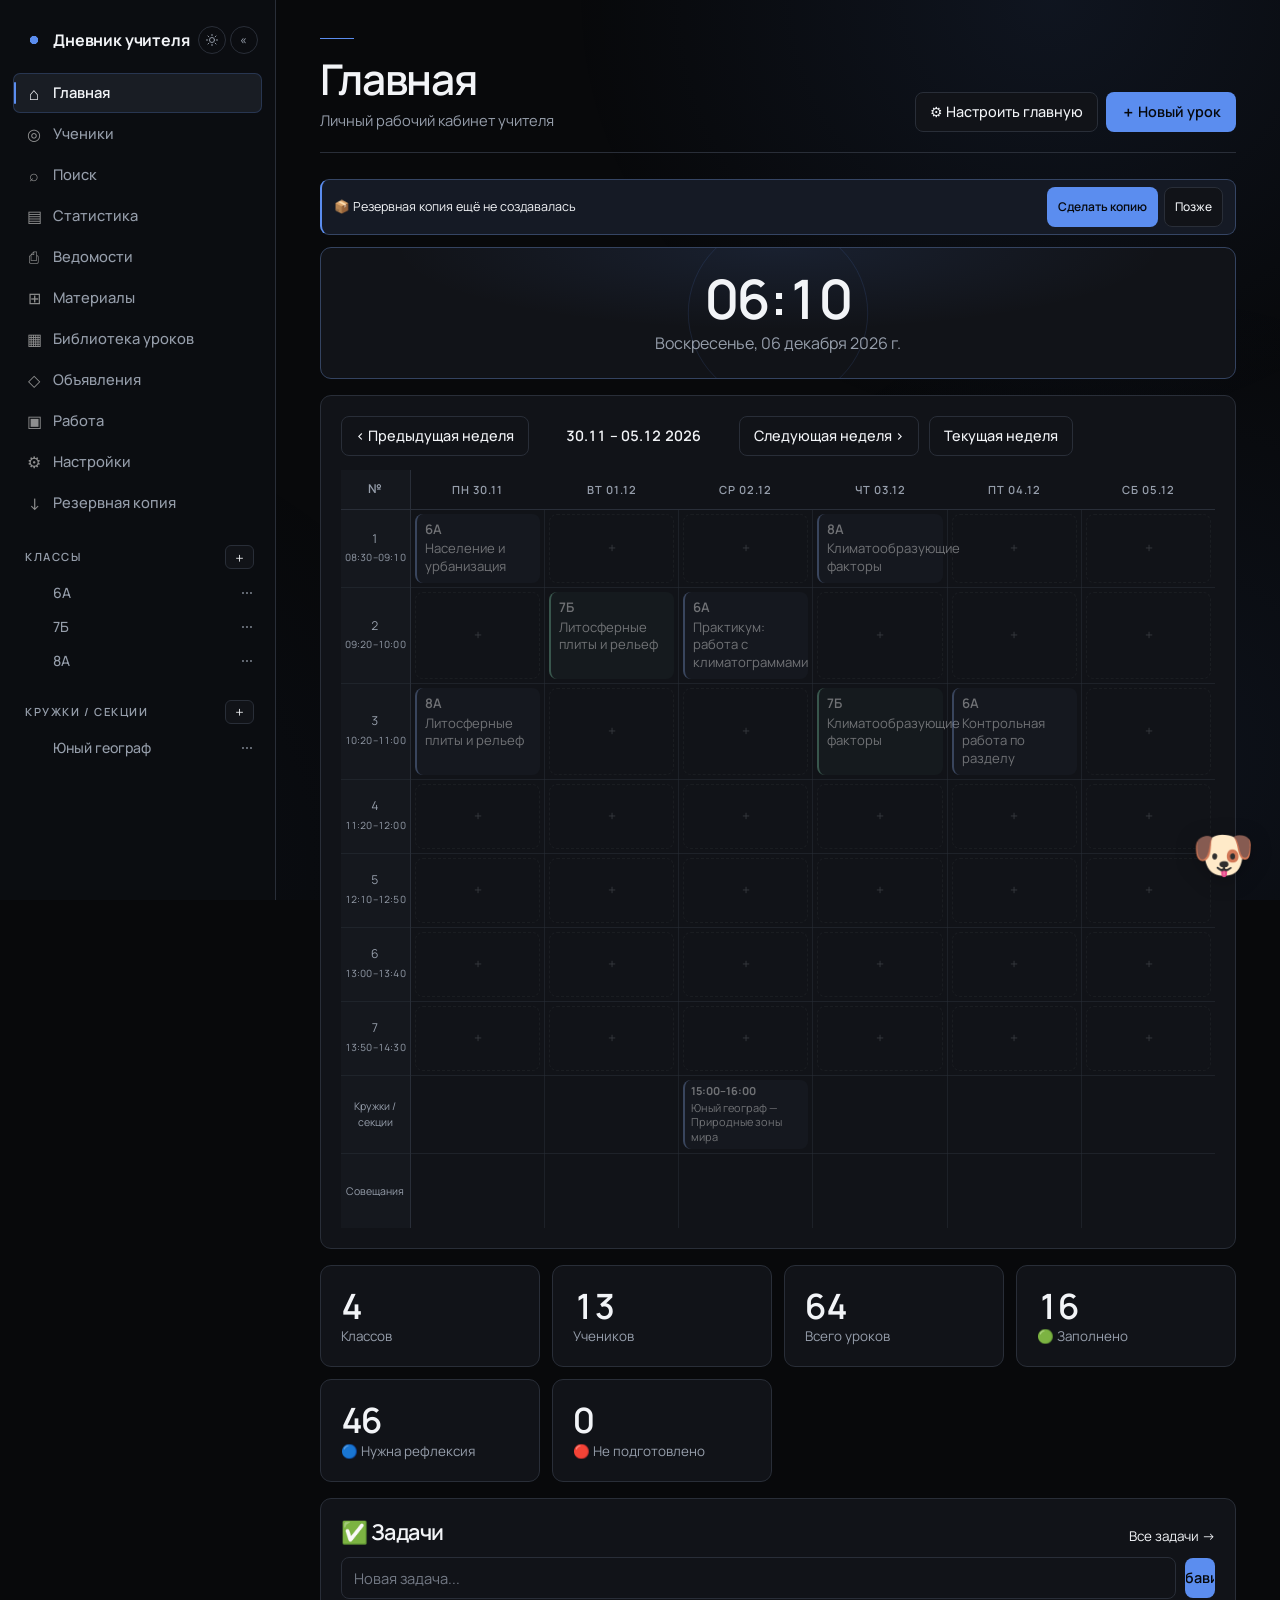
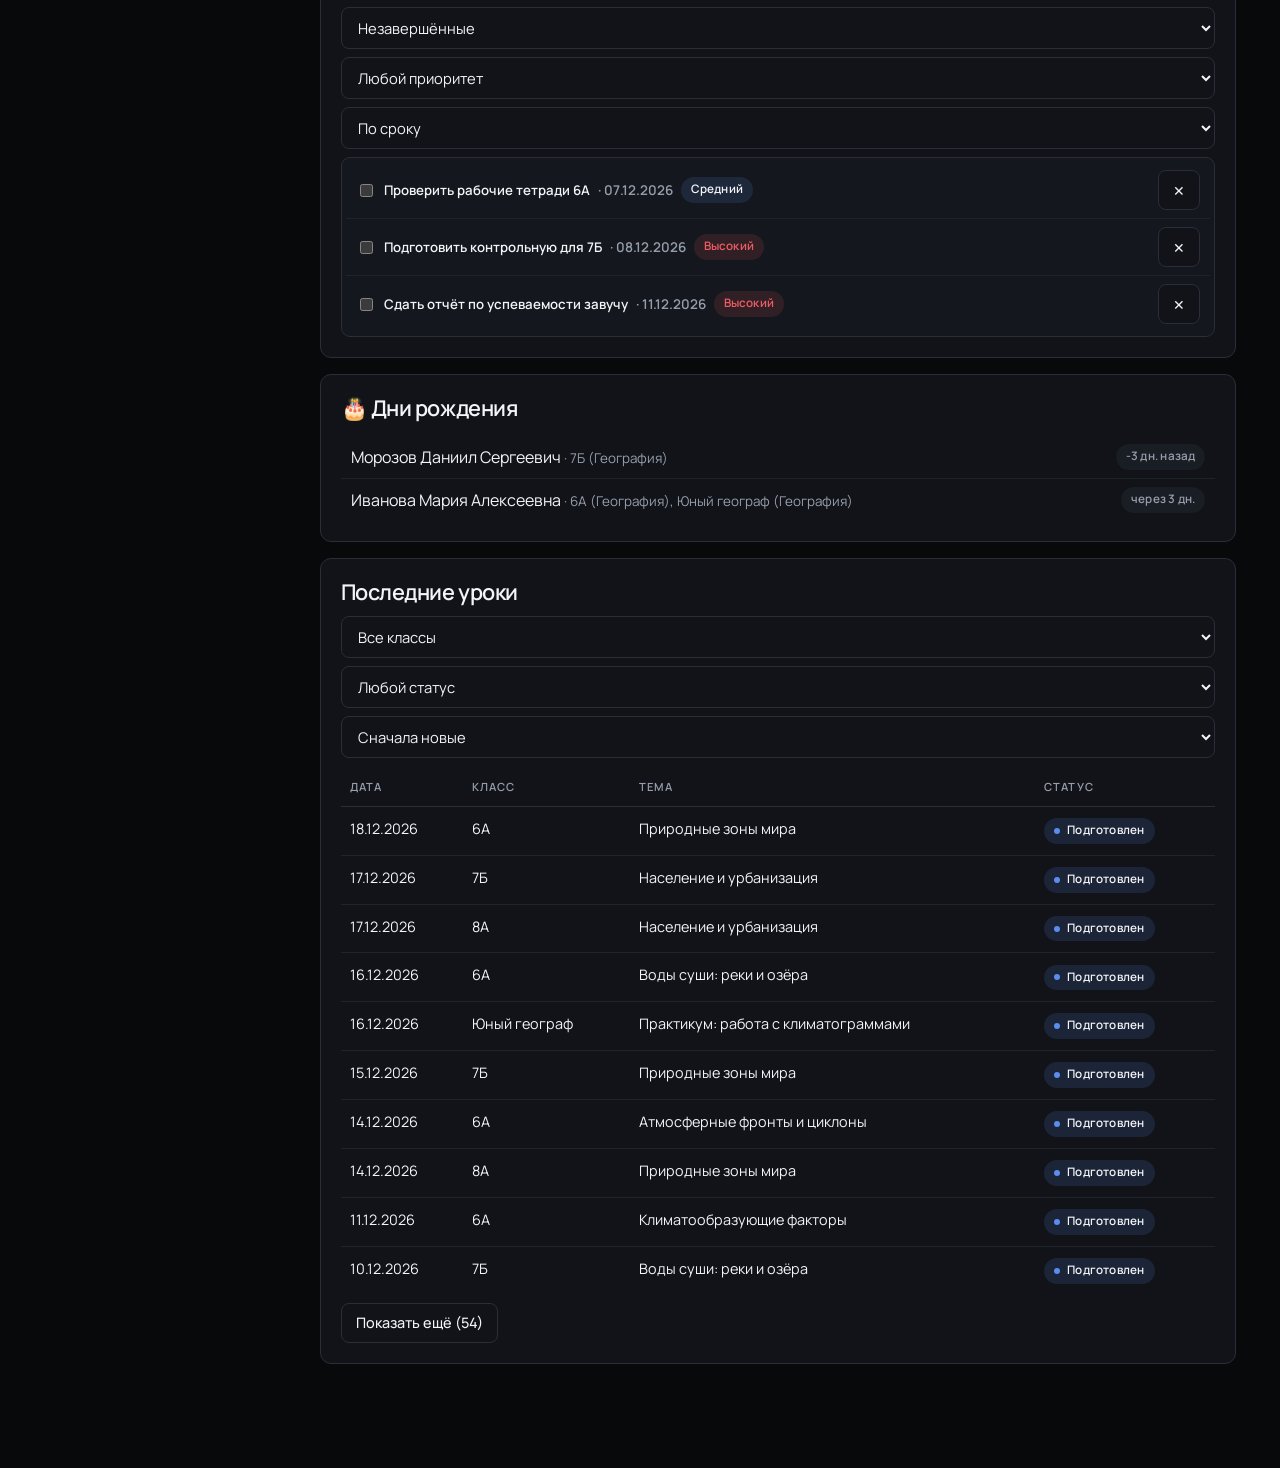
==== mobile/index.html @ a54538fd "feat: добавить автоматическое определение устройства и переключение мобильной/десктопной версии" ====
<!doctype html>
<html lang="ru">
<head>
<meta charset="utf-8">
<meta name="viewport" content="width=device-width,initial-scale=1,maximum-scale=1,user-scalable=no">
<meta name="color-scheme" content="dark light">
<meta name="theme-color" content="#08090b">
<title>Дневник учителя</title>
<link rel="icon" href="../favicon.svg" type="image/svg+xml">
<script>
try {
  var raw = localStorage.getItem('teacherDiaryV3');
  var settings = raw ? (JSON.parse(raw).settings || {}) : {};
  var isDark = settings.colorMode ? settings.colorMode === 'dark' : true;
  document.documentElement.classList.toggle('dark', isDark);
} catch (e) {
  document.documentElement.classList.add('dark');
}
</script>
<link rel="preconnect" href="https://fonts.googleapis.com">
<link rel="preconnect" href="https://fonts.gstatic.com" crossorigin>
<link rel="stylesheet" href="https://fonts.googleapis.com/css2?family=Manrope:wght@400;500;600;700;800&display=swap">
<link rel="stylesheet" href="../src/styles/app.css">
<link rel="stylesheet" href="styles/mobile.css">
<script src="../src/device-detector.js"></script>
<script>
(function(){
  var v = window.currentVersion ? window.currentVersion() : 'mobile';
  if (v === 'desktop') {
    window.location.replace('../index.html');
  }
})();
</script>
</head>
<body><div id="app" class="app"></div><div id="modal"></div><div id="present"></div><div id="assistant-wrap" class="hidden"></div>
<script src="../src/app.js"></script>
<script src="js/mobile-shell.js"></script>
</body></html>
---- src/styles/app.css ----
/* ============================================================
   Дневник учителя — оформление в стилистике nmchv.ru
   (тёмная и светлая темы, акцент #5b8def, шрифт Manrope)
   ============================================================ */
:root {
  --color-background: #f5f7fa;
  --color-surface: #ffffff;
  --color-surface-elevated: #edf1f7;
  --color-text-primary: #12161d;
  --color-text-secondary: #566070;
  --color-accent: #2c5fd0;
  --color-accent-hover: #1b43a6;
  --color-border: #d3d9e3;

  --ok: #1f9d68;
  --bad: #d6404a;
  --warn: #c98a0a;

  /* контракт приложения (applyTheme выставляет свои значения) */
  --accent: var(--color-accent);
  --accent2: var(--color-accent);
  --accent-ink: #ffffff;
  --accent-soft: #e6edfb;
  --bg: var(--color-background);
  --card: var(--color-surface);
  --border: var(--color-border);
  --ink: var(--color-text-primary);
  --muted: var(--color-text-secondary);
  --input-bg: var(--color-surface);
  --side-bg: var(--color-surface);
  --hover: var(--color-surface-elevated);

  --shadow-menu: 0 12px 32px rgb(20 33 61 / 0.14);
  --shadow-card: 0 18px 48px rgb(20 33 61 / 0.12);
  --shadow-xl: 0 24px 72px rgb(20 33 61 / 0.22);
  --overlay: rgb(245 247 250 / 0.88);
  --meeting-bg: color-mix(in srgb, var(--warn) 14%, var(--card));

  color-scheme: light;

  --font-family: 'Manrope Variable', 'Manrope', -apple-system, BlinkMacSystemFont, 'Segoe UI', Roboto, Arial, sans-serif;
  --r: 1;
  --ease: cubic-bezier(0.22, 0.61, 0.36, 1);
}

html.dark {
  --color-background: #08090b;
  --color-surface: #111318;
  --color-surface-elevated: #191d24;
  --color-text-primary: #f2f4f7;
  --color-text-secondary: #969eab;
  --color-accent: #5b8def;
  --color-accent-hover: #a5c4ff;
  --color-border: #292e38;

  --ok: #3bc48a;
  --bad: #ef5b64;
  --warn: #e5a921;

  --accent: var(--color-accent);
  --accent2: var(--color-accent);
  --accent-ink: #06080c;
  --accent-soft: #111a2a;
  --bg: var(--color-background);
  --card: var(--color-surface);
  --border: var(--color-border);
  --ink: var(--color-text-primary);
  --muted: var(--color-text-secondary);
  --input-bg: var(--color-surface);
  --side-bg: #0b0d11;
  --hover: var(--color-surface-elevated);

  --shadow-menu: 0 12px 32px rgb(0 0 0 / 0.4);
  --shadow-card: 0 18px 48px rgb(0 0 0 / 0.28);
  --shadow-xl: 0 24px 72px rgb(0 0 0 / 0.5);
  --overlay: rgb(8 9 11 / 0.86);
  --meeting-bg: color-mix(in srgb, var(--warn) 16%, var(--card));

  color-scheme: dark;
}

html.sidebar-gradient .side {
  background-image:
    linear-gradient(165deg, color-mix(in srgb, var(--accent) 22%, var(--side-bg)) 0%, color-mix(in srgb, var(--accent2, var(--accent)) 12%, var(--side-bg)) 45%, var(--side-bg) 85%);
  background-repeat: no-repeat;
}

/* плавная смена светлой/тёмной темы */
html.theme-anim,
html.theme-anim *,
html.theme-anim *::before,
html.theme-anim *::after {
  transition:
    background-color 0.45s var(--ease),
    color 0.45s var(--ease),
    border-color 0.45s var(--ease),
    box-shadow 0.45s var(--ease),
    fill 0.45s var(--ease),
    stroke 0.45s var(--ease) !important;
}

/* ---------- База ---------- */
*, *::before, *::after { box-sizing: border-box; }

html { -webkit-text-size-adjust: 100%; }

body {
  margin: 0;
  background: var(--bg);
  color: var(--ink);
  font-family: var(--font-family);
  font-size: 16px;
  line-height: 1.55;
  -webkit-font-smoothing: antialiased;
  overflow-x: hidden;
}

body::before {
  content: '';
  position: fixed;
  inset: 0 0 auto 0;
  height: 640px;
  z-index: 0;
  pointer-events: none;
  background: radial-gradient(ellipse 55% 100% at 82% 0%, color-mix(in srgb, var(--accent) 9%, transparent), transparent 68%);
}

button, input, textarea, select { font: inherit; color: inherit; }
img, svg { display: block; max-width: 100%; }
a { color: inherit; text-decoration: none; }

:focus-visible {
  outline: 2px solid var(--accent-hover);
  outline-offset: 2px;
  border-radius: 2px;
}

::selection { background: color-mix(in srgb, var(--accent) 35%, transparent); }

h1, h2, h3, p { margin: 0; }

h1 {
  font-size: clamp(1.85rem, 1.2rem + 2vw, 2.65rem);
  font-weight: 600;
  line-height: 1.08;
  letter-spacing: -0.03em;
  margin: 0 0 6px;
}

h2 {
  font-size: clamp(1.14rem, 1.02rem + 0.42vw, 1.36rem);
  font-weight: 600;
  line-height: 1.25;
  letter-spacing: -0.02em;
  margin: 0 0 14px;
}

h3 {
  font-size: 0.74rem;
  font-weight: 600;
  letter-spacing: 0.12em;
  text-transform: uppercase;
  color: var(--muted);
  margin: 18px 0 8px;
}

.muted { color: var(--muted); }
.small { font-size: 0.84rem; }
.danger { color: var(--bad); }

/* ---------- Каркас ---------- */
.app { display: flex; min-height: 100vh; position: relative; z-index: 1; }

.side {
  position: sticky;
  top: 0;
  align-self: flex-start;
  height: 100vh;
  width: 276px;
  flex: 0 0 276px;
  overflow-y: auto;
  overflow-x: hidden;
  padding: 18px 13px 26px;
  background: var(--side-bg);
  border-right: 1px solid var(--border);
  transition: width 0.15s var(--ease), flex-basis 0.15s var(--ease);
  scrollbar-width: thin;
  scrollbar-color: var(--border) transparent;
}
.side::-webkit-scrollbar { width: 6px; }
.side::-webkit-scrollbar-thumb { background: var(--border); border-radius: 99px; }

.side.collapsed { width: 70px; flex-basis: 70px; padding-inline: 8px; }
.side.collapsed .label,
.side.collapsed .brand-text,
.side.collapsed .classes { display: none; }
.side.collapsed .nav { justify-content: center; padding-inline: 0; }
.side.collapsed .brand { justify-content: center; }

.brand {
  display: flex;
  align-items: center;
  justify-content: space-between;
  gap: 8px;
  padding: 8px 8px 18px 12px;
  font-size: 1rem;
  font-weight: 700;
  letter-spacing: -0.01em;
}
.brand-text { display: inline-flex; align-items: center; gap: 10px; white-space: nowrap; }
.brand-text::before {
  content: '';
  flex: 0 0 18px;
  width: 18px;
  height: 8px;
  background: radial-gradient(circle at 9px 50%, var(--accent) 0 4px, transparent 4.4px);
}

.collapse-btn {
  display: inline-grid;
  place-items: center;
  min-height: 28px;
  width: 28px;
  padding: 0;
  border: 1px solid var(--border);
  border-radius: 50%;
  background: transparent;
  color: var(--muted);
  font-size: 12px;
  line-height: 1;
  cursor: pointer;
  transition: color 0.2s var(--ease), border-color 0.2s var(--ease), background 0.2s var(--ease);
}
.collapse-btn:hover { color: var(--accent-hover); border-color: var(--accent); background: var(--hover); }
.theme-btn svg { width: 14px; height: 14px; }

.nav {
  position: relative;
  width: 100%;
  display: flex;
  align-items: center;
  justify-content: flex-start;
  gap: 10px;
  margin: 1px 0;
  padding: 9px 11px;
  border: 1px solid transparent;
  border-radius: calc(7px * var(--r, 1));
  background: transparent;
  color: var(--muted);
  font-size: 0.92rem;
  font-weight: 500;
  text-align: left;
  cursor: pointer;
  transition: color 0.2s var(--ease), background 0.2s var(--ease), border-color 0.2s var(--ease);
}
.nav:hover { color: var(--ink); background: var(--hover); }
.nav.active {
  color: var(--ink);
  background: var(--hover);
  border-color: color-mix(in srgb, var(--accent) 22%, transparent);
  font-weight: 600;
}
.nav.active::before {
  content: '';
  position: absolute;
  left: 0;
  top: 22%;
  bottom: 22%;
  width: 2px;
  border-radius: 2px;
  background: var(--accent);
}
.nav-ico {
  flex: 0 0 18px;
  width: 18px;
  text-align: center;
  font-size: 16px;
  line-height: 1;
  opacity: 0.9;
  filter: grayscale(1);
}
.nav.active .nav-ico { opacity: 1; filter: none; color: var(--accent-hover); }

.classes { margin-top: 18px; }
.classes-head {
  display: flex;
  align-items: center;
  justify-content: space-between;
  gap: 8px;
  padding: 4px 8px 8px 12px;
  font-size: 0.7rem;
  font-weight: 600;
  letter-spacing: 0.14em;
  text-transform: uppercase;
  color: var(--muted);
}
.classes-head button {
  min-height: 24px;
  padding: 0 7px;
  border-radius: 6px;
  font-size: 13px;
  line-height: 1;
}
.classlist { display: flex; flex-direction: column; gap: 1px; }
.classrow { display: flex; align-items: center; border-radius: calc(7px * var(--r, 1)); }
.classrow:hover { background: var(--hover); }
.classrow button {
  justify-content: flex-start;
  border: 0;
  background: transparent;
  color: var(--muted);
  font-size: 0.88rem;
  padding: 8px 9px;
  min-height: 32px;
  border-radius: 0;
  text-align: left;
}
.classrow button:first-child { flex: 1; min-width: 0; overflow: hidden; text-overflow: ellipsis; white-space: nowrap; padding-left: 40px; }
.classrow button:last-child { flex: 0 0 auto; padding: 6px 9px; font-size: 12px; }
.classrow button:hover { color: var(--accent-hover); background: transparent; }

.main {
  flex: 1;
  min-width: 0;
  width: 100%;
  max-width: 1500px;
  margin: 0 auto;
  padding: clamp(22px, 3vw, 40px) clamp(18px, 3.4vw, 48px) 88px;
}

.top {
  display: flex;
  align-items: flex-end;
  justify-content: space-between;
  gap: 16px 24px;
  flex-wrap: wrap;
  margin-bottom: 26px;
  padding-bottom: 20px;
  border-bottom: 1px solid var(--border);
}
.top h1::before {
  content: '';
  display: block;
  width: 34px;
  height: 1px;
  margin-bottom: 18px;
  background: var(--accent);
}
.top .muted { font-size: 0.92rem; }
.top .toolbar { align-items: center; }

/* ---------- Кнопки ---------- */
button {
  display: inline-flex;
  align-items: center;
  justify-content: center;
  gap: 7px;
  min-height: 40px;
  padding: 9px 14px;
  border: 1px solid var(--border);
  border-radius: calc(8px * var(--r, 1));
  background: var(--card);
  color: var(--ink);
  font-size: 0.9rem;
  font-weight: 500;
  line-height: 1.2;
  cursor: pointer;
  transition: background-color 0.2s var(--ease), border-color 0.2s var(--ease), color 0.2s var(--ease), box-shadow 0.25s var(--ease), transform 0.25s var(--ease);
}
button:hover {
  border-color: color-mix(in srgb, var(--accent) 45%, var(--border));
  background: var(--hover);
}
button.primary {
  background: var(--accent);
  border-color: transparent;
  color: var(--accent-ink);
  font-weight: 600;
}
button.primary:hover {
  background: var(--accent-hover);
  border-color: transparent;
  box-shadow: 0 10px 26px color-mix(in srgb, var(--accent) 28%, transparent);
  transform: translateY(-1px);
}
button.danger {
  background: color-mix(in srgb, var(--bad) 10%, transparent);
  border-color: color-mix(in srgb, var(--bad) 32%, transparent);
  color: var(--bad);
}
button.danger:hover {
  background: color-mix(in srgb, var(--bad) 18%, transparent);
  border-color: var(--bad);
}
button.ghost { background: transparent; border-color: transparent; color: var(--muted); }
button.ghost:hover { background: var(--hover); color: var(--ink); border-color: transparent; }
button:disabled { opacity: 0.4; cursor: default; transform: none !important; box-shadow: none !important; }

/* ---------- Поля ---------- */
input, textarea, select {
  width: 100%;
  min-height: 42px;
  padding: 9px 12px;
  border: 1px solid var(--border);
  border-radius: calc(8px * var(--r, 1));
  background: var(--input-bg);
  color: var(--ink);
  font: inherit;
  font-size: 0.92rem;
  transition: border-color 0.2s var(--ease), background-color 0.2s var(--ease), box-shadow 0.2s var(--ease);
}
input:focus, textarea:focus, select:focus {
  outline: none;
  border-color: var(--accent);
  box-shadow: 0 0 0 3px color-mix(in srgb, var(--accent) 16%, transparent);
}
input::placeholder, textarea::placeholder { color: color-mix(in srgb, var(--muted) 75%, transparent); }
input[type='checkbox'], input[type='radio'] { width: auto; min-height: 0; accent-color: var(--accent); }
input[type='color'] { width: 56px; min-height: 34px; padding: 3px; }
select option { background: var(--color-surface-elevated); color: var(--ink); }
textarea { min-height: 80px; resize: vertical; }
textarea.autosize { resize: none; }

label {
  display: block;
  margin: 10px 0 5px;
  font-size: 0.83rem;
  font-weight: 600;
  color: var(--ink);
}
label.attrow { display: flex; margin: 0; font-weight: 400; }

/* ---------- Сетки и утилиты ---------- */
.grid {
  display: grid;
  grid-template-columns: repeat(auto-fit, minmax(190px, 1fr));
  gap: 12px;
  margin-bottom: 16px;
}
.grid > .card { margin-bottom: 0; }
.row { display: flex; gap: 9px; align-items: center; flex-wrap: wrap; }
.row > * { flex: 1; }
.row > label { flex: 0 0 auto; }
.toolbar { display: flex; gap: 8px; flex-wrap: wrap; align-items: center; }
.stat {
  font-size: clamp(1.7rem, 1.3rem + 1.1vw, 2.2rem);
  font-weight: 600;
  letter-spacing: -0.03em;
  line-height: 1.15;
  font-variant-numeric: tabular-nums;
}
.section-sep { border: 0; border-top: 1px solid var(--border); margin: 18px 0; }

/* ---------- Карточки ---------- */
.card {
  background: var(--card);
  border: 1px solid var(--border);
  border-radius: calc(11px * var(--r, 1));
  padding: 20px;
  margin-bottom: 16px;
  transition: border-color 0.3s var(--ease), background-color 0.3s var(--ease);
}
.card:hover { border-color: color-mix(in srgb, var(--accent) 24%, var(--border)); }
.card > h2:first-child { margin-top: 0; }
.card .top { border: 0; padding: 0; margin-bottom: 10px; }
.card .top h2 { margin: 0; }

details.card.collapsible { padding: 0; }
details.card.collapsible > summary {
  display: flex;
  align-items: center;
  justify-content: space-between;
  gap: 12px;
  padding: 16px 18px;
  list-style: none;
  cursor: pointer;
  user-select: none;
  border-radius: calc(11px * var(--r, 1));
}
details.card.collapsible > summary::-webkit-details-marker { display: none; }
details.card.collapsible > summary h2 {
  margin: 0;
  display: flex;
  flex-direction: column;
  align-items: flex-start;
  gap: 2px;
}
details.card.collapsible > summary h2 .sc-sub { font-size: 0.72rem; font-weight: 400; color: var(--muted); }
details.card.collapsible > summary::after {
  content: '▾';
  flex: 0 0 auto;
  color: var(--muted);
  font-size: 11px;
  transition: transform 0.2s var(--ease);
}
details.card.collapsible:not([open]) > summary::after { transform: rotate(-90deg); }
details.card.collapsible > summary:hover { background: var(--hover); }
details.card.collapsible > .cbody { padding: 0 18px 18px; }

details.dblock {
  border: 1px solid var(--border);
  border-radius: calc(10px * var(--r, 1));
  margin: 12px 0;
  overflow: hidden;
}
details.dblock > summary {
  display: flex;
  align-items: center;
  justify-content: space-between;
  padding: 10px 13px;
  list-style: none;
  cursor: pointer;
  user-select: none;
  font-size: 0.8rem;
  font-weight: 600;
  background: var(--hover);
}
details.dblock > summary::-webkit-details-marker { display: none; }
details.dblock > summary::after {
  content: '▾';
  color: var(--muted);
  font-size: 11px;
  transition: transform 0.2s var(--ease);
}
details.dblock:not([open]) > summary::after { transform: rotate(-90deg); }
details.dblock .dbody { padding: 12px 13px; }
details.dblock .dbody > h3:first-child { margin-top: 0; }

/* ---------- Таблицы ---------- */
.table { width: 100%; border-collapse: collapse; }
.table th {
  padding: 10px 9px;
  border-bottom: 1px solid var(--border);
  font-size: 0.7rem;
  font-weight: 600;
  letter-spacing: 0.1em;
  text-transform: uppercase;
  color: var(--muted);
  text-align: left;
  white-space: nowrap;
}
.table td {
  padding: 11px 9px;
  border-bottom: 1px solid color-mix(in srgb, var(--border) 62%, transparent);
  font-size: 0.9rem;
  vertical-align: top;
}
.table tr:last-child td { border-bottom: 0; }
.click { cursor: pointer; }
.click:hover { background: color-mix(in srgb, var(--accent) 5%, transparent); }

/* ---------- Табы ---------- */
.tabs { display: flex; gap: 8px; flex-wrap: wrap; margin-bottom: 16px; }
.tabs button {
  border-radius: 999px;
  background: transparent;
  border-color: var(--border);
  color: var(--muted);
  padding: 7px 15px;
  min-height: 38px;
  font-size: 0.87rem;
}
.tabs button:hover { color: var(--ink); background: var(--hover); border-color: color-mix(in srgb, var(--accent) 35%, var(--border)); }
.tabs button.active {
  background: color-mix(in srgb, var(--accent) 12%, transparent);
  border-color: var(--accent);
  color: var(--accent-hover);
  font-weight: 600;
}

/* ---------- Бейджи и статусы ---------- */
.badge {
  display: inline-flex;
  align-items: center;
  gap: 6px;
  padding: 2px 9px;
  border-radius: 999px;
  background: var(--hover);
  color: var(--muted);
  border: 1px solid transparent;
  font-size: 0.73rem;
  font-weight: 600;
  letter-spacing: 0.02em;
  line-height: 1.7;
  white-space: nowrap;
}
.badge.red { background: color-mix(in srgb, var(--bad) 13%, transparent); color: var(--bad); }
.badge.blue { background: color-mix(in srgb, var(--accent) 14%, transparent); color: var(--accent-hover); }
.badge.green { background: color-mix(in srgb, var(--ok) 13%, transparent); color: var(--ok); }
.badge.yellow { background: color-mix(in srgb, var(--warn) 15%, transparent); color: var(--warn); }
.badge.cancelled { background: var(--hover); color: var(--muted); }

.dot { display: inline-block; width: 6px; height: 6px; border-radius: 50%; margin-right: 1px; flex: 0 0 auto; }
.dot.red { background: var(--bad); }
.dot.blue { background: var(--accent); }
.dot.green { background: var(--ok); }
.dot.yellow { background: var(--warn); }
.dot.cancelled { background: var(--muted); }
.badge-legend { display: flex; flex-wrap: wrap; gap: 14px; margin-top: 10px; font-size: 0.8rem; color: var(--muted); }

.stbadge { display: inline-flex; align-items: center; margin-left: 5px; font-size: 12px; cursor: help; }
tr.row-top { background: linear-gradient(90deg, color-mix(in srgb, var(--warn) 11%, transparent), transparent 75%); }
tr.row-attention { background: linear-gradient(90deg, color-mix(in srgb, var(--bad) 8%, transparent), transparent 75%); }
tr.row-top.row-attention {
  background: linear-gradient(90deg, color-mix(in srgb, var(--warn) 12%, transparent), color-mix(in srgb, var(--bad) 8%, transparent));
}
tr.row-top:hover, tr.row-attention:hover { background: var(--hover); }
.card.row-top { border-color: color-mix(in srgb, var(--warn) 55%, var(--border)); }
.card.row-attention { border-color: color-mix(in srgb, var(--bad) 50%, var(--border)); }

/* ---------- Уведомления, пустые состояния ---------- */
.notice {
  padding: 11px 14px;
  margin-bottom: 12px;
  border: 1px solid color-mix(in srgb, var(--accent) 24%, var(--border));
  border-left: 2px solid var(--accent);
  border-radius: calc(9px * var(--r, 1));
  background: color-mix(in srgb, var(--accent) 6%, var(--card));
  font-size: 0.88rem;
}
.empty {
  padding: 46px 20px;
  text-align: center;
  color: var(--muted);
  font-size: 0.92rem;
}
.closebtn {
  border: 1px solid transparent;
  background: transparent;
  color: var(--muted);
  font-size: 19px;
  line-height: 1;
  padding: 4px 8px;
  min-height: 32px;
  border-radius: 8px;
}
.closebtn:hover { color: var(--ink); background: var(--hover); }

/* ---------- Модальные окна ---------- */
.modalbg {
  position: fixed;
  inset: 0;
  z-index: 50;
  display: flex;
  align-items: center;
  justify-content: center;
  padding: 20px;
  overflow: auto;
  background: color-mix(in srgb, #000 48%, transparent);
  backdrop-filter: blur(6px);
  -webkit-backdrop-filter: blur(6px);
}
.modal {
  width: 100%;
  max-width: 820px;
  max-height: 90vh;
  margin: auto;
  padding: 22px;
  overflow: auto;
  background: var(--color-surface-elevated);
  border: 1px solid var(--border);
  border-radius: 16px;
  box-shadow: var(--shadow-xl);
}
.modal.wide { max-width: 1000px; }
.modal > h2:first-child { margin-bottom: 16px; }

/* ---------- View-поля ---------- */
.field-view h3 { margin-top: 18px; }
.field-view .val { white-space: pre-wrap; line-height: 1.55; }

/* ---------- Расписание ---------- */
.weeknav { display: flex; align-items: center; gap: 10px; flex-wrap: wrap; margin-bottom: 14px; }
.weeknav .wk-title {
  min-width: 190px;
  text-align: center;
  font-size: 0.9rem;
  font-weight: 600;
  letter-spacing: 0.01em;
  font-variant-numeric: tabular-nums;
}

.sched { width: 100%; border-collapse: collapse; table-layout: fixed; }
.sched th {
  padding: 10px 6px;
  border-bottom: 1px solid var(--border);
  font-size: 0.7rem;
  font-weight: 600;
  letter-spacing: 0.09em;
  text-transform: uppercase;
  color: var(--muted);
  text-align: center;
}
.sched td {
  height: 74px;
  width: 19%;
  padding: 4px;
  border-right: 1px solid color-mix(in srgb, var(--border) 55%, transparent);
  border-bottom: 1px solid color-mix(in srgb, var(--border) 55%, transparent);
  vertical-align: top;
}
.sched td:last-child { border-right: 0; }
.sched tr:last-child td { border-bottom: 0; }
.sched td.numcol, .sched th.numcol {
  width: 8%;
  text-align: center;
  vertical-align: middle;
  font-size: 0.76rem;
  color: var(--muted);
  background: color-mix(in srgb, var(--hover) 55%, transparent);
  border-right: 1px solid var(--border);
  font-variant-numeric: tabular-nums;
}
.sched th.today-col, .sched td.today-col { background: color-mix(in srgb, var(--accent) 6%, transparent); }
.sched td.numcol .small { font-size: 0.62rem; letter-spacing: 0.02em; }

.cell {
  height: 100%;
  display: flex;
  flex-direction: column;
  gap: 2px;
  padding: 7px 8px;
  border-left: 2px solid transparent;
  border-radius: calc(8px * var(--r, 1));
  font-size: 0.82rem;
  line-height: 1.35;
  cursor: pointer;
  transition: background-color 0.2s var(--ease), filter 0.2s var(--ease);
}
.cell:hover { filter: brightness(1.04); }
.cell .cls { font-weight: 600; }
.cell.st-red { background: color-mix(in srgb, var(--bad) 10%, transparent); border-left-color: var(--bad); }
.cell.st-blue { background: color-mix(in srgb, var(--accent) 11%, transparent); border-left-color: var(--accent); }
.cell.st-green { background: color-mix(in srgb, var(--ok) 11%, transparent); border-left-color: var(--ok); }
.cell.st-yellow { background: color-mix(in srgb, var(--warn) 12%, transparent); border-left-color: var(--warn); }
.cell.st-cancelled {
  background: var(--hover);
  color: var(--muted);
  border-left-color: var(--muted);
  text-decoration: line-through;
}
.cell.empty-cell {
  align-items: center;
  justify-content: center;
  border: 1px dashed color-mix(in srgb, var(--border) 90%, transparent);
  border-radius: calc(8px * var(--r, 1));
  background: transparent;
  color: color-mix(in srgb, var(--muted) 65%, transparent);
  font-size: 14px;
}
.cell.empty-cell:hover {
  color: var(--accent-hover);
  border-color: color-mix(in srgb, var(--accent) 55%, var(--border));
  background: color-mix(in srgb, var(--accent) 5%, transparent);
}
.cell.blocked {
  align-items: center;
  justify-content: center;
  text-align: center;
  background: var(--hover);
  border-left-color: transparent;
  color: var(--muted);
  font-size: 0.66rem;
  font-weight: 600;
  letter-spacing: 0.04em;
  cursor: default;
}
.cell.cell-past { opacity: 0.42; filter: grayscale(50%); }
.now-row td { padding: 0; border: none; height: 0; line-height: 0; }
.now-row td.numcol { border: none; }
.now-line { height: 2px; margin: -1px 2px 0; border-radius: 2px; background: var(--bad); box-shadow: 0 0 10px color-mix(in srgb, var(--bad) 55%, transparent); }

.meeting-chip {
  padding: 3px 6px;
  border-radius: calc(6px * var(--r, 1));
  background: var(--meeting-bg);
  font-size: 0.73rem;
  cursor: pointer;
  white-space: nowrap;
  overflow: hidden;
  text-overflow: ellipsis;
  border-left: 2px solid var(--warn);
}
.meeting-chip:hover { filter: brightness(0.97); }

/* ---------- Дневник / посещаемость / оценки ---------- */
.attrow {
  display: flex;
  align-items: center;
  justify-content: space-between;
  gap: 10px;
  padding: 8px 10px;
  border-bottom: 1px solid color-mix(in srgb, var(--border) 55%, transparent);
}
.attrow:last-child { border-bottom: none; }
.attbtn {
  min-height: 30px;
  padding: 4px 12px;
  border-radius: calc(7px * var(--r, 1));
  font-size: 0.8rem;
  font-weight: 600;
}
.attbtn.present { background: color-mix(in srgb, var(--ok) 14%, transparent); border-color: transparent; color: var(--ok); }
.attbtn.absent { background: color-mix(in srgb, var(--bad) 14%, transparent); border-color: transparent; color: var(--bad); }
.ptbtn { min-height: 30px; padding: 4px 11px; border-radius: calc(7px * var(--r, 1)); font-size: 0.78rem; font-weight: 600; }

.checks {
  max-height: 320px;
  overflow: auto;
  padding: 4px;
  border: 1px solid var(--border);
  border-radius: calc(9px * var(--r, 1));
  background: color-mix(in srgb, var(--hover) 45%, transparent);
}
.grades { display: grid; grid-template-columns: 1.5fr 70px 104px 2fr; gap: 7px; align-items: center; margin: 6px 0; }
.grades.ghead { margin-bottom: 0; font-size: 0.68rem; letter-spacing: 0.1em; text-transform: uppercase; color: var(--muted); }
.ptcell { display: flex; align-items: center; gap: 4px; white-space: nowrap; }
.ptcell input { width: 58px; flex: 0 0 58px; }
.gbulk {
  margin: 4px 0 12px;
  padding: 10px 12px;
  border: 1px dashed color-mix(in srgb, var(--accent) 40%, var(--border));
  border-radius: calc(10px * var(--r, 1));
  background: color-mix(in srgb, var(--accent) 4%, transparent);
}

/* ---------- Рассылка / места ---------- */
.seat-grid { display: flex; flex-direction: column; gap: 12px; align-items: center; }
.seat-row { display: flex; gap: 14px; }
.seat-desk {
  display: flex;
  gap: 2px;
  padding: 4px;
  border: 1px solid var(--border);
  border-radius: calc(8px * var(--r, 1));
  background: color-mix(in srgb, var(--hover) 60%, transparent);
}
.seat-box {
  display: flex;
  align-items: center;
  justify-content: center;
  width: 76px;
  height: 50px;
  padding: 3px;
  border-radius: calc(6px * var(--r, 1));
  background: var(--card);
  font-size: 11px;
  line-height: 1.2;
  text-align: center;
  cursor: pointer;
}
.seat-box.filled { background: color-mix(in srgb, var(--accent) 14%, transparent); font-weight: 600; }
.seat-box.empty { color: var(--muted); }
.seat-box.absent { opacity: 0.35; text-decoration: line-through; }
.seat-box:hover { filter: brightness(0.96); }

.present-overlay { position: fixed; inset: 0; z-index: 60; padding: 24px; overflow: auto; background: var(--bg); }
.present-top {
  display: flex;
  align-items: flex-start;
  justify-content: space-between;
  gap: 16px;
  flex-wrap: wrap;
  max-width: 1600px;
  margin: 0 auto 12px;
}
.present-clock { font-size: 36px; font-weight: 600; letter-spacing: -0.02em; font-variant-numeric: tabular-nums; text-align: right; }
.present-time-info { margin-top: 2px; text-align: right; }
.present-reminder-wrap { max-width: 1600px; margin: 0 auto 14px; }
.present-grid { display: grid; grid-template-columns: 1fr minmax(340px, 520px); gap: 20px; max-width: 1600px; margin: 0 auto; }
.present-seat { overflow-x: auto; }
.present-seat .seat-box { width: 64px; height: 42px; padding: 2px; font-size: 10px; }
.present-seat .seat-desk { gap: 1px; padding: 2px; }
.present-seat .seat-row { gap: 8px; }
@media (max-width: 1050px) { .present-grid { grid-template-columns: 1fr; } }

/* ---------- Родительские собрания / мини-карточки ---------- */
.rp-table { display: flex; flex-direction: column; gap: 6px; }
.rp-row { display: flex; gap: 8px; align-items: stretch; }
.rp-head {
  flex: 0 0 46px;
  padding: 0;
  border-radius: calc(10px * var(--r, 1));
  font-size: 16px;
  font-weight: 700;
}
.rp-head.on { background: var(--accent); border-color: var(--accent); color: var(--accent-ink); }
.rp-cells { display: flex; flex: 1; flex-wrap: wrap; gap: 6px; }
.rp-chip {
  position: relative;
  display: flex;
  flex-direction: column;
  align-items: center;
  justify-content: center;
  min-width: 86px;
  min-height: 54px;
  margin: 0;
  padding: 6px 14px;
  border: 1px solid var(--border);
  border-radius: calc(10px * var(--r, 1));
  background: var(--card);
  color: var(--ink);
  text-align: center;
  cursor: pointer;
  user-select: none;
}
.rp-chip input { position: absolute; width: 0; height: 0; opacity: 0; pointer-events: none; }
.rp-chip:hover { border-color: color-mix(in srgb, var(--accent) 45%, var(--border)); }
.rp-name { font-size: 19px; font-weight: 700; line-height: 1.1; }
.rp-sub { margin-top: 2px; font-size: 12px; font-weight: 400; color: var(--muted); }
.rp-chip.on { background: var(--accent); border-color: var(--accent); color: var(--accent-ink); }
.rp-chip.on .rp-sub { color: var(--accent-ink); opacity: 0.8; }
.rp-chip.on::after { content: '✓'; position: absolute; top: 3px; right: 7px; font-size: 10px; }
.rp-dates { display: grid; grid-template-columns: repeat(auto-fill, minmax(200px, 1fr)); gap: 8px; }
.rp-date { padding: 8px 10px; border: 1px solid var(--border); border-radius: calc(10px * var(--r, 1)); }
.rp-date b { display: block; margin-bottom: 4px; font-size: 14px; font-weight: 600; }

/* ---------- Настройки ---------- */
.fieldrow {
  display: flex;
  align-items: center;
  gap: 8px;
  padding: 7px 4px;
  border-bottom: 1px solid color-mix(in srgb, var(--border) 55%, transparent);
}
.fieldrow:last-child { border-bottom: none; }
.fieldrow .fname { flex: 1; min-width: 0; }
.fieldrow small { color: var(--muted); }

.materials-list { display: flex; flex-direction: column; gap: 6px; }
.materials-list .m {
  display: flex;
  align-items: center;
  justify-content: space-between;
  gap: 10px;
  flex-wrap: nowrap;
  padding: 8px 10px;
  border: 1px solid var(--border);
  border-radius: calc(9px * var(--r, 1));
  background: var(--card);
}
.materials-list .m > span:first-child { min-width: 0; overflow: hidden; text-overflow: ellipsis; white-space: nowrap; }
.materials-list .m .toolbar { flex: 0 0 auto; flex-wrap: nowrap; }
.tree { padding-left: 16px; }
.tree-cat { margin: 10px 0 4px; font-weight: 600; }

.tpl-num { font-size: 0.7rem; color: var(--accent); letter-spacing: 0.06em; font-variant-numeric: tabular-nums; }
.tpl-date { font-size: 0.72rem; color: var(--muted); font-variant-numeric: tabular-nums; }
.tpl-c { color: var(--muted); }

/* ---------- Редактор с форматированием ---------- */
.richtext-wrap { margin-bottom: 2px; }
.richtext-toolbar { display: flex; gap: 4px; margin-bottom: 5px; }
.richtext-toolbar button {
  min-height: 28px;
  padding: 2px 9px;
  border-radius: calc(6px * var(--r, 1));
  font-size: 0.78rem;
  font-weight: 700;
  color: var(--muted);
}
.richtext-toolbar button:hover { color: var(--ink); }
.richtext-edit {
  min-height: 76px;
  padding: 9px 11px;
  border: 1px solid var(--border);
  border-radius: calc(8px * var(--r, 1));
  background: var(--input-bg);
  color: var(--ink);
  font-size: 0.9rem;
  line-height: 1.55;
}
.richtext-edit:focus { outline: none; border-color: var(--accent); box-shadow: 0 0 0 3px color-mix(in srgb, var(--accent) 16%, transparent); }
.richtext-edit b, .richtext-edit strong { font-weight: 700; }
.richtext-edit ul { margin: 4px 0 4px 20px; }

/* точечные чекбоксы в таблицах и списках */
.student-select, .s-classcheck, .mass-classcheck, .pfl-cb, .bc-day, .po-cf, .an-lesson-cb, .an-nearest-cb,
.dup-c, .dup-date, .dup-num, .dup-f { width: auto; min-height: 0; flex: 0 0 auto; }
.gmax-lbl { font-size: 0.72rem; color: var(--muted); }

/* ---------- Заметки ассистента ---------- */
.insight-list { display: flex; flex-direction: column; gap: 10px; margin-top: 10px; }
.insight-item {
  display: flex;
  align-items: flex-start;
  gap: 12px;
  padding: 12px 14px;
  border: 1px solid var(--border);
  border-radius: calc(11px * var(--r, 1));
  background: var(--hover);
}
.insight-item.tone-warn { border-left: 3px solid var(--warn); background: linear-gradient(90deg, color-mix(in srgb, var(--warn) 9%, transparent), transparent 65%); }
.insight-item.tone-good { border-left: 3px solid var(--ok); background: linear-gradient(90deg, color-mix(in srgb, var(--ok) 9%, transparent), transparent 65%); }
.insight-item.tone-info { border-left: 3px solid var(--accent); background: linear-gradient(90deg, color-mix(in srgb, var(--accent) 9%, transparent), transparent 65%); }
.insight-item.tone-alert { border-left: 3px solid var(--bad); background: linear-gradient(90deg, color-mix(in srgb, var(--bad) 9%, transparent), transparent 65%); }
.insight-icon {
  display: flex;
  align-items: center;
  justify-content: center;
  flex-shrink: 0;
  width: 32px;
  height: 32px;
  border-radius: 50%;
  background: var(--card);
  font-size: 17px;
  line-height: 1;
  box-shadow: 0 1px 3px rgb(0 0 0 / 0.12);
}
.insight-body { flex: 1; min-width: 0; }
.insight-text { font-size: 0.87rem; line-height: 1.5; }
.insight-chips { display: flex; flex-wrap: wrap; gap: 6px; margin-top: 8px; }
.chip-link {
  display: inline-flex;
  align-items: center;
  gap: 4px;
  padding: 3px 10px;
  border: 1px solid var(--border);
  border-radius: 999px;
  background: var(--card);
  color: var(--ink);
  font-size: 0.77rem;
  font-weight: 600;
  cursor: pointer;
}
.chip-link:hover { border-color: var(--accent); color: var(--accent-hover); }

/* ---------- Рейтинг и значки ---------- */
.rank-list { display: flex; flex-direction: column; gap: 4px; margin-top: 10px; }
.rank-row {
  display: flex;
  align-items: center;
  gap: 10px;
  padding: 8px 10px;
  border: 1px solid transparent;
  border-radius: calc(10px * var(--r, 1));
  cursor: pointer;
}
.rank-row:hover { background: var(--hover); border-color: var(--border); }
.rank-pos { flex: 0 0 22px; width: 22px; text-align: center; font-size: 0.76rem; font-weight: 700; color: var(--muted); }
.rank-row.top1 .rank-pos { color: #d4a017; }
.rank-row.top2 .rank-pos { color: #9aa0a6; }
.rank-row.top3 .rank-pos { color: #b5651d; }
.rank-avatar {
  display: flex;
  align-items: center;
  justify-content: center;
  flex-shrink: 0;
  width: 30px;
  height: 30px;
  border-radius: 50%;
  background: var(--accent);
  color: var(--accent-ink);
  font-size: 0.72rem;
  font-weight: 700;
}
.rank-name { max-width: 260px; overflow: hidden; text-overflow: ellipsis; white-space: nowrap; font-size: 0.87rem; font-weight: 600; }
.rank-sub { font-size: 0.75rem; color: var(--muted); }
.rank-row > div:nth-child(3) { flex: 1; min-width: 0; }
.rank-count {
  flex-shrink: 0;
  padding: 3px 11px;
  border-radius: 999px;
  background: color-mix(in srgb, var(--bad) 13%, transparent);
  color: var(--bad);
  font-size: 0.8rem;
  font-weight: 700;
}

/* ---------- Главная: часы ---------- */
.home-clock-card {
  padding: 24px;
  text-align: center;
  border-color: color-mix(in srgb, var(--accent) 22%, var(--border));
  background:
    radial-gradient(ellipse 60% 90% at 50% 0%, color-mix(in srgb, var(--accent) 11%, transparent), transparent 70%),
    var(--card);
  background-repeat: no-repeat;
}
.home-clock-card #live-clock {
  font-size: clamp(2.6rem, 5vw, 3.4rem) !important;
  font-weight: 600 !important;
  letter-spacing: -0.03em !important;
  line-height: 1.05;
  font-variant-numeric: tabular-nums;
}

/* ---------- Ресайз колонок / таблицы ---------- */
table.restable { table-layout: fixed; }
table.restable th {
  position: relative;
  padding-right: 12px;
  overflow: hidden;
  text-overflow: ellipsis;
  white-space: nowrap;
}
table.restable td { overflow: hidden; text-overflow: ellipsis; }
.col-resizer { position: absolute; top: 0; right: 0; bottom: 0; width: 7px; cursor: col-resize; user-select: none; }
.col-resizer:hover, .col-resizer:active { background: var(--accent); }

/* ---------- Ассистент ---------- */
#assistant-wrap {
  position: fixed;
  right: 26px;
  bottom: 22px;
  z-index: 70;
  display: flex;
  flex-direction: column;
  align-items: flex-end;
  gap: 0;
  user-select: none;
  touch-action: none;
  transition: transform 0.25s var(--ease);
}
#assistant-wrap.hidden { display: none; }
#assistant-wrap.peeked { transform: translateX(calc(100% - 16px)); }
#assistant-wrap.peeked .assistant-char { cursor: pointer; animation: none; }

.assistant-bubble {
  position: relative;
  max-width: 270px;
  margin-bottom: 8px;
  padding: 11px 13px;
  border: 1px solid var(--border);
  border-radius: calc(14px * var(--r, 1));
  background: var(--color-surface-elevated);
  box-shadow: var(--shadow-menu);
  font-size: 0.85rem;
  line-height: 1.45;
  animation: assistpop 0.18s ease;
}
.assistant-bubble::after {
  content: '';
  position: absolute;
  right: 26px;
  bottom: -8px;
  border: 8px solid transparent;
  border-top-color: var(--color-surface-elevated);
}
.assistant-bubble .abtn-row { display: flex; flex-wrap: wrap; gap: 6px; margin-top: 6px; }
.assistant-bubble .abtn-row button { min-height: 28px; padding: 4px 10px; border-radius: calc(7px * var(--r, 1)); font-size: 0.74rem; }
.assistant-char {
  font-size: 50px;
  line-height: 1;
  cursor: grab;
  filter: drop-shadow(0 4px 10px rgb(0 0 0 / 0.25));
  animation: assistidle 3.2s ease-in-out infinite;
}
.assistant-char:active { cursor: grabbing; }
.assistant-char.talk { animation: assisttalk 0.5s ease-in-out; }
.assistant-motivation .assistant-bubble { border-color: color-mix(in srgb, var(--warn) 60%, var(--border)); }
@keyframes assistpop { from { opacity: 0; transform: translateY(6px) scale(0.96); } to { opacity: 1; transform: none; } }
@keyframes assistidle { 0%, 100% { transform: translateY(0) rotate(0deg); } 50% { transform: translateY(-6px) rotate(-3deg); } }
@keyframes assisttalk { 0%, 100% { transform: scale(1); } 50% { transform: scale(1.12) rotate(4deg); } }
@media (prefers-reduced-motion: reduce) {
  .assistant-char { animation: none !important; }
}

#assistant-toggle {
  position: fixed;
  right: 22px;
  bottom: 18px;
  z-index: 69;
  display: none;
  align-items: center;
  justify-content: center;
  width: 34px;
  height: 34px;
  min-height: 0;
  padding: 0;
  border-radius: 50%;
  background: var(--accent);
  color: var(--accent-ink);
  font-size: 16px;
  box-shadow: 0 4px 14px rgb(0 0 0 / 0.22);
}
#assistant-toggle.show { display: flex; }

/* ---------- Компактный режим ---------- */
html.compact .card { padding: 14px; margin-bottom: 10px; }
html.compact .main { padding-top: 18px; }
html.compact label { margin: 5px 0 3px; }
html.compact input, html.compact textarea, html.compact select { min-height: 34px; padding: 6px 9px; }
html.compact .sched td { height: 54px; }
html.compact h1 { font-size: 1.9rem; }
html.compact h2 { font-size: 1.1rem; }
html.compact .top { margin-bottom: 18px; padding-bottom: 14px; }
html.compact .top h1::before { margin-bottom: 12px; }

/* ---------- Скроллбары ---------- */
* { scrollbar-width: thin; scrollbar-color: var(--border) transparent; }
::-webkit-scrollbar { width: 9px; height: 9px; }
::-webkit-scrollbar-track { background: transparent; }
::-webkit-scrollbar-thumb { background: color-mix(in srgb, var(--border) 85%, transparent); border-radius: 99px; border: 2px solid transparent; background-clip: content-box; }
::-webkit-scrollbar-thumb:hover { background: color-mix(in srgb, var(--muted) 55%, transparent); background-clip: content-box; }

/* ---------- Адаптив ---------- */
@media (max-width: 1120px) {
  .side { width: 244px; flex-basis: 244px; }
}
@media (max-width: 900px) {
  .side { width: 224px; flex-basis: 224px; }
  .main { padding: 20px 16px 64px; }
  .grid { grid-template-columns: repeat(auto-fit, minmax(140px, 1fr)); }
}
@media (max-width: 720px) {
  .app { display: block; }
  .side {
    position: sticky;
    width: auto;
    flex-basis: auto;
    height: auto;
    max-height: 46vh;
    display: flex;
    flex-wrap: wrap;
    align-items: center;
    gap: 2px;
    padding: 10px 12px;
    border-right: 0;
    border-bottom: 1px solid var(--border);
    background: var(--side-bg);
  }
  .side .brand { width: 100%; padding: 2px 8px 8px 10px; }
  .side .nav { width: auto; margin: 2px 4px 2px 0; padding: 7px 10px; min-height: 34px; font-size: 0.8rem; }
  .side .nav.active::before { display: none; }
  .side .classes { display: none; }
  .side.collapsed .label { display: inline; }
  .side.collapsed .brand-text { display: inline; }
  .side.collapsed .nav { justify-content: flex-start; }
  .main { padding: 18px 14px 56px; }
  .top { align-items: flex-start; }
  .top h1::before { margin-bottom: 12px; }
  .grades { grid-template-columns: 1fr; }
  .grades.ghead { display: none; }
}
@media (max-width: 520px) {
  .modal { padding: 16px; border-radius: 13px; }
  .sched { min-width: 720px; }
  .stat { font-size: 1.45rem; }
  .present-overlay { padding: 12px; }
  .weeknav .wk-title { min-width: 0; }
}

/* ---------- Уменьшенная анимация ---------- */
@media (prefers-reduced-motion: reduce) {
  *, *::before, *::after {
    transition-duration: 0.01ms !important;
    animation-duration: 0.01ms !important;
    animation-iteration-count: 1 !important;
  }
  button.primary:hover { transform: none; }
}

/* ---------- Печать ---------- */
@media print {
  .side, .toolbar, #assistant-toggle, #assistant-wrap { display: none !important; }
  body { background: #fff; color: #000; }
  .main { padding: 0; max-width: none; }
  .card { break-inside: avoid; border-color: #ccc; box-shadow: none; }
}

.danger-zone { border-color: color-mix(in srgb, var(--bad) 34%, var(--border)); }
.danger-zone h2 { color: var(--bad); }

/* ---------- Графические акценты и анимации ---------- */
body::after {
  content: '';
  position: fixed;
  inset: 0;
  z-index: 0;
  pointer-events: none;
  background:
    radial-gradient(circle at 90% 84%, color-mix(in srgb, var(--accent) 7%, transparent), transparent 34%),
    radial-gradient(circle at 4% 96%, color-mix(in srgb, var(--accent) 5%, transparent), transparent 30%);
  animation: bgdrift 28s ease-in-out infinite alternate;
}
@keyframes bgdrift {
  from { transform: translate3d(0, 0, 0) scale(1); }
  to { transform: translate3d(-2%, -1.5%, 0) scale(1.05); }
}

.top h1 { animation: titleIn 0.4s var(--ease) backwards; }
@keyframes titleIn {
  from { opacity: 0; transform: translateY(7px); }
  to { opacity: 1; transform: none; }
}
.top h1::before { animation: eyebrowIn 0.55s var(--ease) backwards; }
@keyframes eyebrowIn {
  from { width: 0; opacity: 0; }
  to { width: 34px; opacity: 1; }
}

.nav-ico { transition: transform 0.25s var(--ease), color 0.2s var(--ease); }
.nav:hover .nav-ico { transform: translateY(-1px) scale(1.08); }
.nav.active .nav-ico { transform: scale(1.1); color: var(--accent-hover); }
.nav.active::before { animation: navIn 0.35s var(--ease); }
@keyframes navIn {
  from { transform: scaleY(0.2); opacity: 0; }
  to { transform: scaleY(1); opacity: 1; }
}

button { position: relative; }
button:active { transform: translateY(1px) scale(0.99); }
button.primary { overflow: hidden; }
button.primary::after {
  content: '';
  position: absolute;
  inset: 0;
  pointer-events: none;
  background: linear-gradient(115deg, transparent 32%, rgb(255 255 255 / 0.22) 50%, transparent 68%);
  transform: translateX(-130%);
  transition: transform 0.65s var(--ease);
}
button.primary:hover::after { transform: translateX(130%); }

.tabs button.active {
  box-shadow: 0 0 0 3px color-mix(in srgb, var(--accent) 12%, transparent);
}

.card { position: relative; }
.card::before {
  content: '';
  position: absolute;
  left: 12px;
  right: 12px;
  top: 0;
  height: 1px;
  border-radius: 1px;
  background: linear-gradient(90deg, transparent, color-mix(in srgb, var(--accent) 65%, transparent), transparent);
  opacity: 0;
  transition: opacity 0.3s var(--ease);
  pointer-events: none;
}
.card:hover::before { opacity: 1; }

.stat { color: var(--ink); }

.cell { transition: background-color 0.2s var(--ease), filter 0.2s var(--ease), transform 0.2s var(--ease), box-shadow 0.2s var(--ease); }
.cell:hover { transform: translateY(-1px); box-shadow: 0 4px 12px rgb(0 0 0 / 0.14); }

.modalbg { animation: fadeIn 0.18s var(--ease); }
.modal { animation: modalIn 0.24s var(--ease); }
@keyframes fadeIn { from { opacity: 0; } to { opacity: 1; } }
@keyframes modalIn {
  from { opacity: 0; transform: translateY(10px) scale(0.985); }
  to { opacity: 1; transform: none; }
}

.empty::before {
  content: '✦';
  display: block;
  margin-bottom: 8px;
  font-size: 20px;
  line-height: 1;
  color: var(--accent);
  opacity: 0.55;
}

.home-clock-card { position: relative; overflow: hidden; isolation: isolate; }
.home-clock-card::before,
.home-clock-card::after {
  content: '';
  position: absolute;
  left: 50%;
  top: 50%;
  width: 300px;
  height: 300px;
  border: 1px solid color-mix(in srgb, var(--accent) 22%, transparent);
  border-radius: 50%;
  transform: translate(-50%, -50%) scale(0.6);
  animation: clockPulse 7s ease-out infinite;
  pointer-events: none;
  z-index: -1;
}
.home-clock-card::after { animation-delay: 3.5s; }
@keyframes clockPulse {
  0% { transform: translate(-50%, -50%) scale(0.55); opacity: 0.55; }
  100% { transform: translate(-50%, -50%) scale(1.25); opacity: 0; }
}
---- mobile/styles/mobile.css ----
.mobile-header{position:sticky;top:0;z-index:100;display:flex;align-items:center;justify-content:space-between;gap:10px;padding:10px 12px;background:var(--card);border-bottom:1px solid var(--border)}
.mobile-header .brand{font-weight:700;font-size:16px}
.mobile-header .actions{display:flex;align-items:center;gap:8px}
.icon-btn{background:none;border:1px solid var(--border);border-radius:8px;padding:6px 10px;cursor:pointer;color:var(--ink)}
.hamburger{display:flex;flex-direction:column;gap:4px;width:22px}
.hamburger span{display:block;height:2px;background:var(--ink);border-radius:2px}
.mobile-menu{position:fixed;inset:0;z-index:200;background:var(--bg);display:flex;flex-direction:column;padding:16px;overflow:auto}
.mobile-menu .menu-header{display:flex;align-items:center;justify-content:space-between;margin-bottom:12px}
.sched{table-layout:fixed;width:100%}
.sched td,.sched th{white-space:normal;word-break:break-word;vertical-align:top}
.sched .numcol{white-space:nowrap;width:56px;font-size:12px}
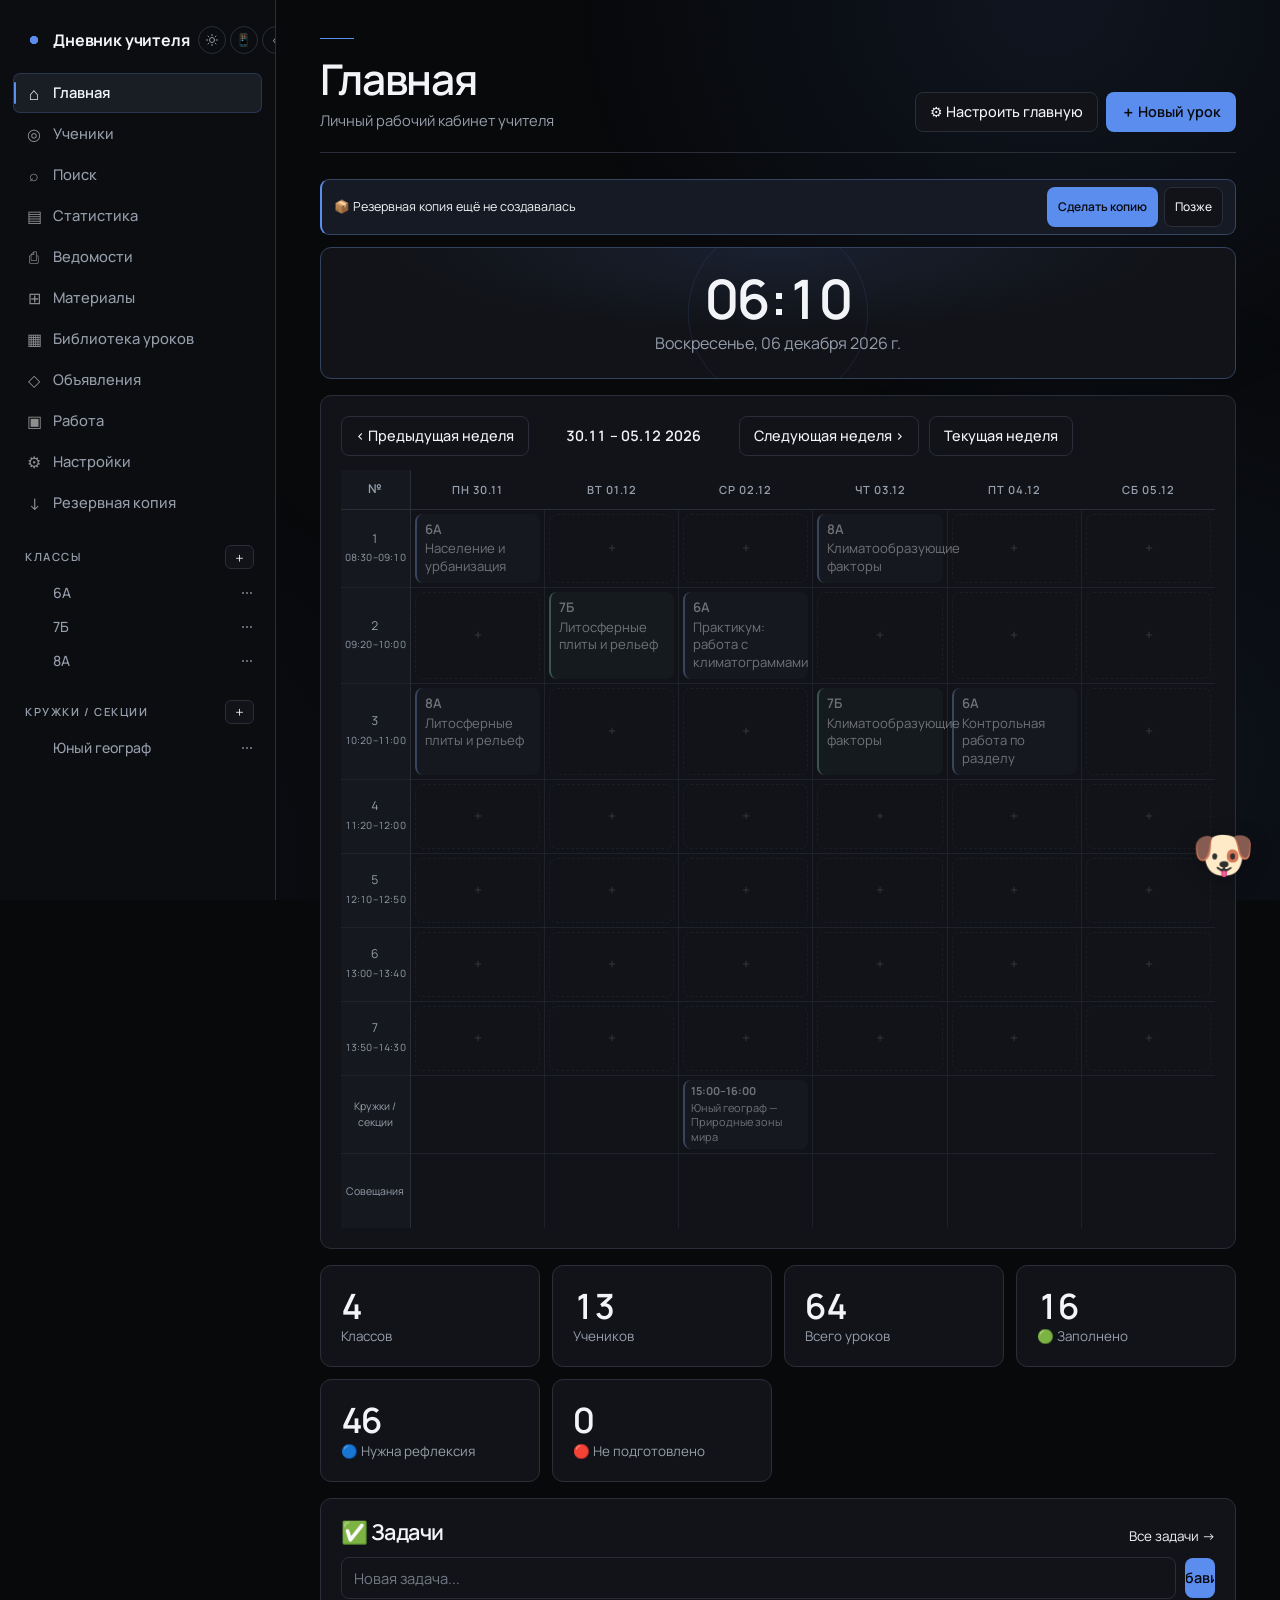
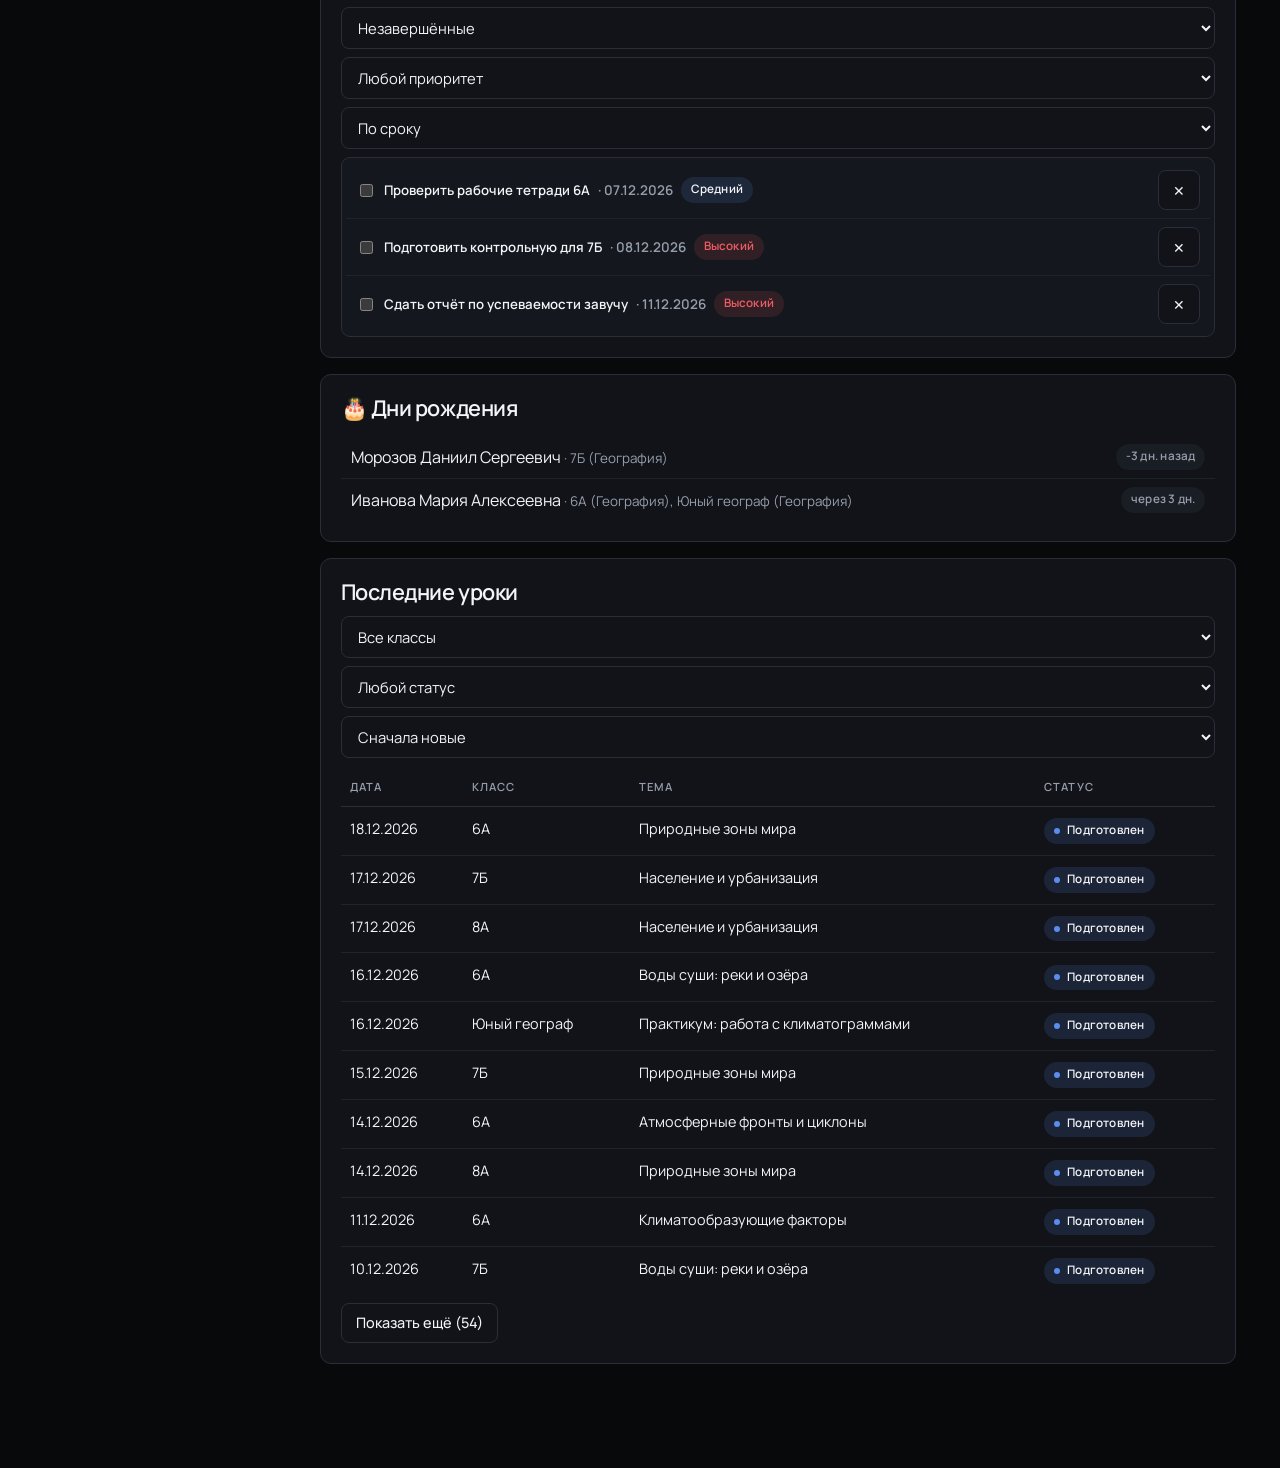
==== commit 78883227: "mobile: add hamburger menu toggle and fix home page widgets - Add missing toggleMobileMenu() functio" ====
--- a/mobile/index.html
+++ b/mobile/index.html
@@ -25,7 +25,13 @@
 <script src="../src/device-detector.js"></script>
 <script>
 (function(){
-  var v = window.currentVersion ? window.currentVersion() : 'mobile';
+  var params = new URLSearchParams(location.search);
+  var v;
+  if (params.get('forced') === 'mobile') {
+    v = 'mobile';
+  } else {
+    v = window.currentVersion ? window.currentVersion() : 'mobile';
+  }
   if (v === 'desktop') {
     window.location.replace('../index.html');
   }
